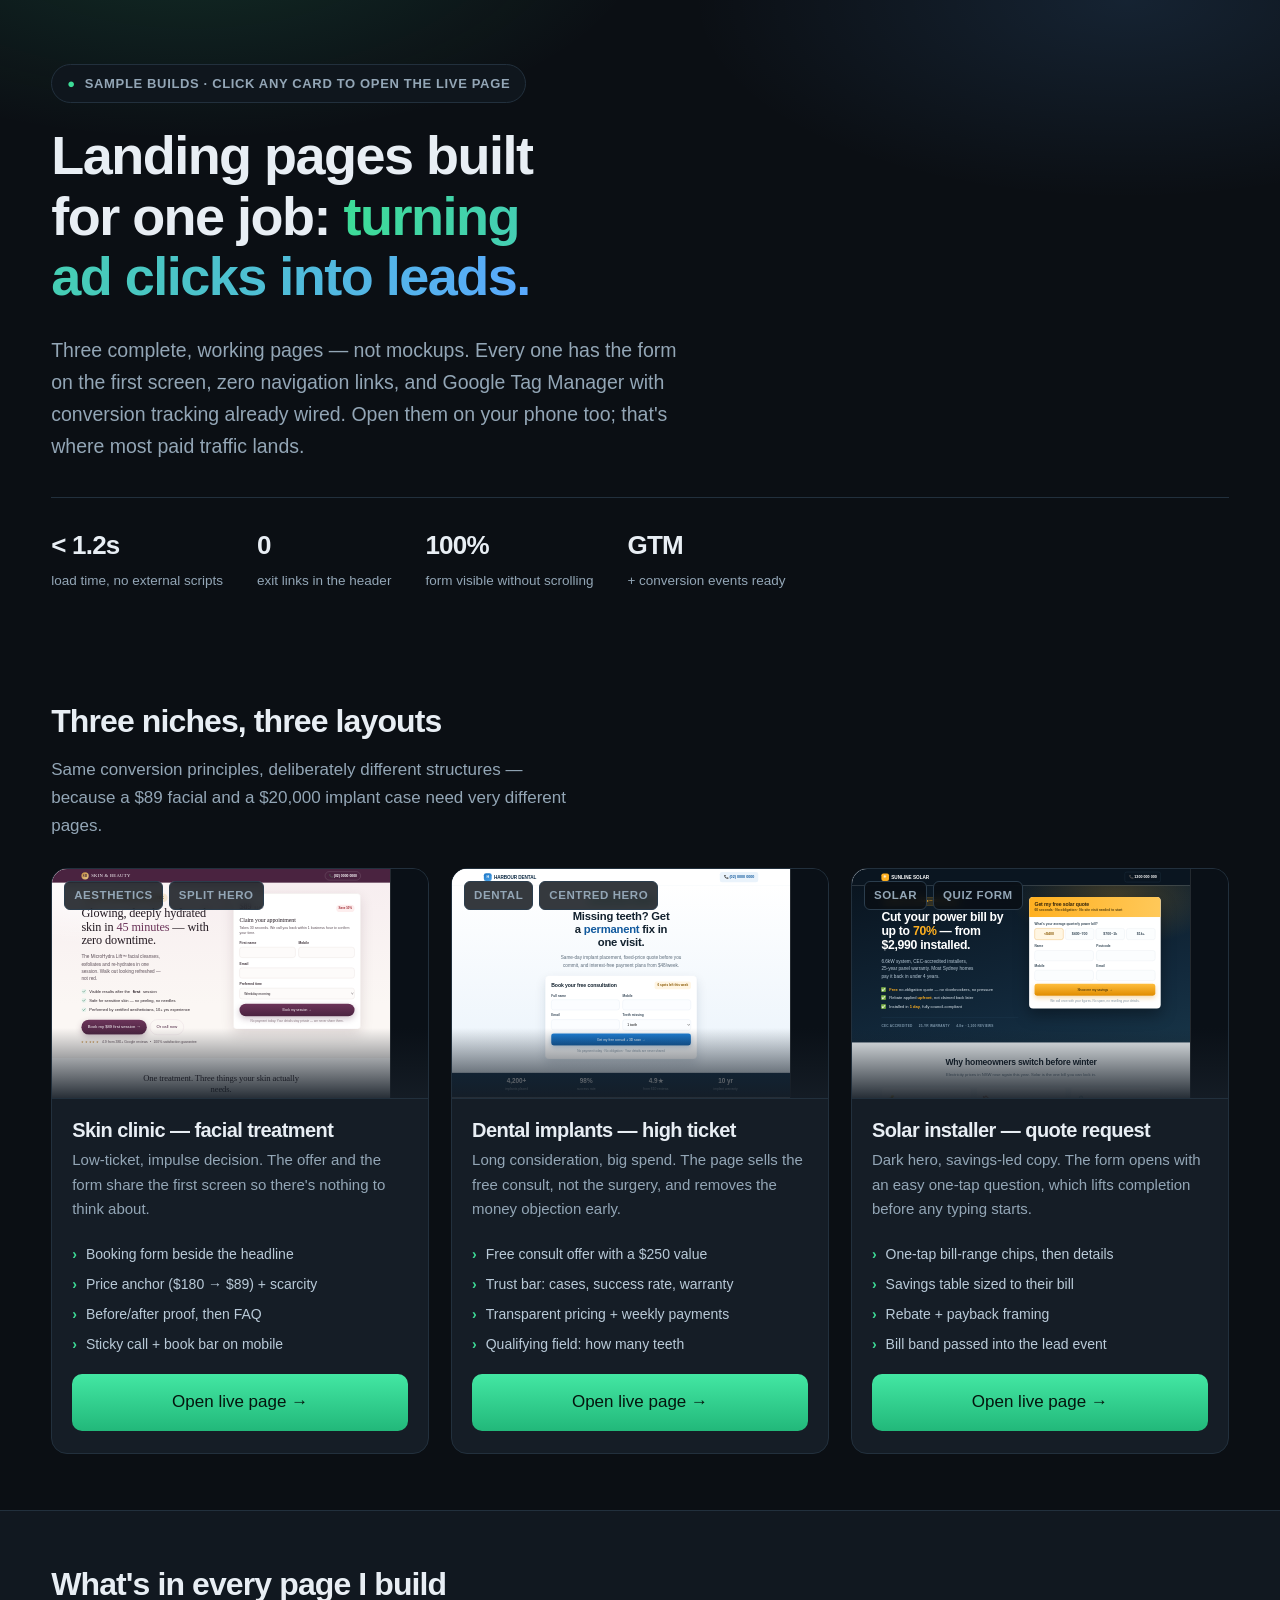
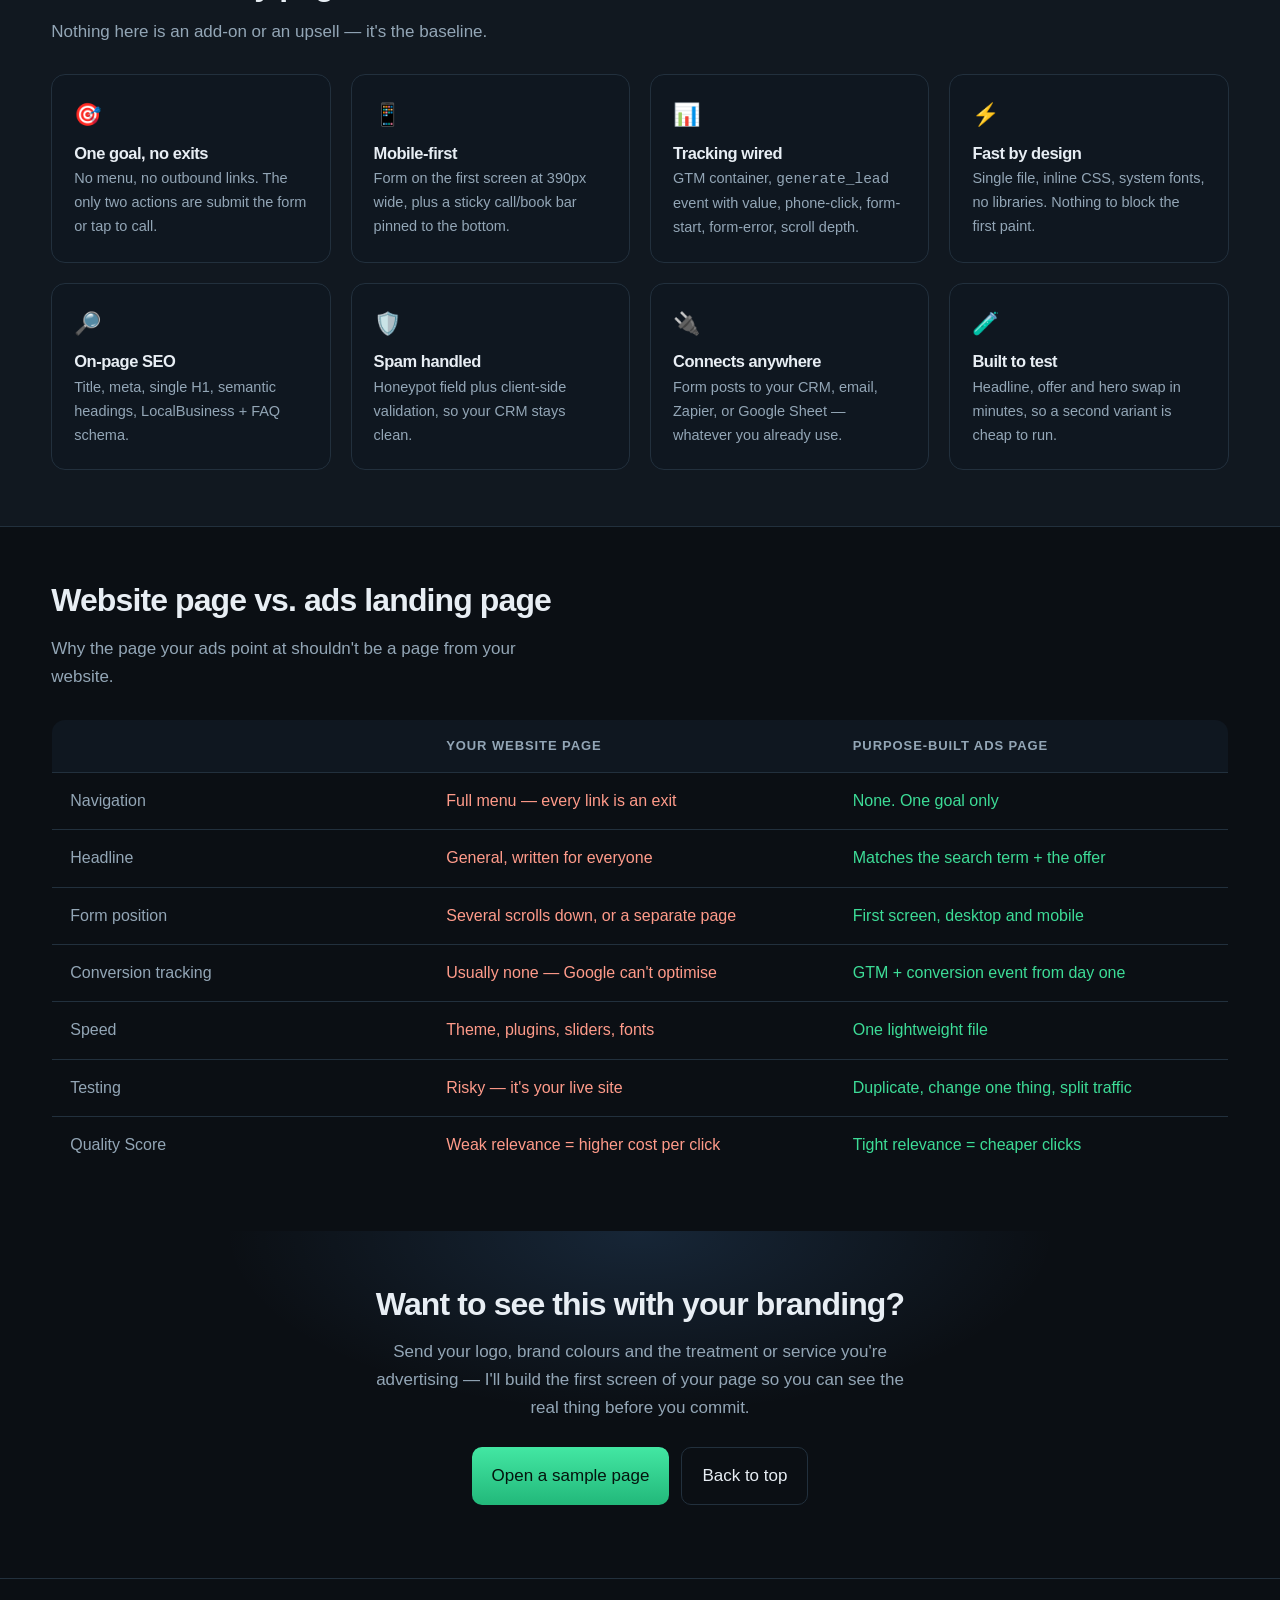
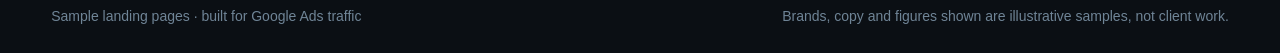
==== index.html @ 18f65983 "Add Google Ads landing page samples (aesthetics, dental, solar) + index" ====
<!doctype html>
<html lang="en">
<head>
<meta charset="utf-8">
<meta name="viewport" content="width=device-width,initial-scale=1">
<title>Google Ads Landing Pages — Sample Builds</title>
<meta name="description" content="Three live landing pages built for paid traffic: aesthetics clinic, dental implants, and solar. Form above the fold, no navigation, conversion tracking wired.">
<meta name="robots" content="noindex,nofollow">
<style>
:root{
 --bg:#0b0f14; --bg2:#111820; --card:#151d26; --line:#22303d;
 --txt:#e8eef4; --dim:#93a6b6; --acc:#3ddc97; --acc2:#5aa9ff; --amber:#ffb020;
 --r:16px;
}
*{box-sizing:border-box}
body{margin:0;background:var(--bg);color:var(--txt);
 font:400 17px/1.65 -apple-system,BlinkMacSystemFont,"Segoe UI",Roboto,Helvetica,Arial,sans-serif}
h1,h2,h3{font-weight:750;letter-spacing:-.028em;line-height:1.12;margin:0 0 .5em}
h1{font-size:clamp(32px,5.4vw,54px)}
h2{font-size:clamp(24px,3.2vw,32px)}
p{margin:0 0 1em}
a{color:inherit}
.wrap{width:min(1180px,92vw);margin:0 auto}

/* header */
header{position:relative;overflow:hidden;padding:64px 0 54px;
 background:radial-gradient(760px 340px at 15% -10%,rgba(61,220,151,.14),transparent 60%),
            radial-gradient(700px 320px at 88% 0%,rgba(90,169,255,.13),transparent 62%)}
.tag{display:inline-flex;align-items:center;gap:9px;border:1px solid var(--line);background:#0f161d;
 color:var(--dim);font-size:13px;font-weight:600;letter-spacing:.05em;text-transform:uppercase;
 padding:8px 15px;border-radius:99px;margin-bottom:22px}
.tag b{color:var(--acc);font-weight:700}
header h1{max-width:17ch}
header h1 em{font-style:normal;background:linear-gradient(96deg,var(--acc),var(--acc2));
 -webkit-background-clip:text;background-clip:text;color:transparent}
header .lede{color:var(--dim);font-size:19.5px;max-width:60ch}
.metrics{display:flex;flex-wrap:wrap;gap:34px;margin-top:34px;padding-top:26px;border-top:1px solid var(--line)}
.metrics div b{display:block;font-size:26px;letter-spacing:-.03em}
.metrics div span{font-size:13.5px;color:var(--dim)}

/* sample cards */
section{padding:56px 0}
.sec-head{display:flex;justify-content:space-between;align-items:flex-end;gap:20px;margin-bottom:28px;flex-wrap:wrap}
.sec-head p{color:var(--dim);margin:0;max-width:56ch}
.cards{display:grid;grid-template-columns:repeat(3,1fr);gap:22px}
.samp{background:var(--card);border:1px solid var(--line);border-radius:var(--r);overflow:hidden;
 display:flex;flex-direction:column;transition:.2s}
.samp:hover{transform:translateY(-4px);border-color:#2f4356;box-shadow:0 22px 50px rgba(0,0,0,.45)}
.shot{position:relative;height:230px;background:#0a1017;border-bottom:1px solid var(--line);overflow:hidden}
.shot iframe{width:1380px;height:1560px;border:0;transform:scale(.245);transform-origin:0 0;
 pointer-events:none;background:#fff}
.shot:after{content:"";position:absolute;inset:auto 0 0 0;height:70px;
 background:linear-gradient(180deg,transparent,rgba(21,29,38,.92))}
.chipline{position:absolute;z-index:2;left:12px;top:12px;display:flex;gap:6px}
.chipline span{background:rgba(9,14,20,.82);border:1px solid #2b3d4d;color:var(--dim);
 font-size:11.5px;font-weight:700;letter-spacing:.05em;padding:4px 9px;border-radius:6px;backdrop-filter:blur(4px)}
.samp .body{padding:20px 20px 22px;display:flex;flex-direction:column;flex:1}
.samp h3{font-size:20px;margin-bottom:6px}
.samp .body>p{color:var(--dim);font-size:15px;flex:1}
.feat{list-style:none;padding:0;margin:6px 0 18px;display:grid;gap:7px}
.feat li{font-size:14px;color:#b9cad8;display:flex;gap:9px}
.feat li:before{content:"›";color:var(--acc);font-weight:800}
.btn{display:inline-flex;align-items:center;justify-content:center;gap:8px;text-decoration:none;
 font:700 15.5px/1 inherit;padding:14px 20px;border-radius:10px;transition:.16s;border:0;cursor:pointer}
.b1{background:linear-gradient(180deg,#43e7a3,#22b87a);color:#04150d}
.b1:hover{filter:brightness(1.08)}
.b2{background:transparent;border:1px solid var(--line);color:var(--txt)}
.b2:hover{border-color:#3c556b;background:#111a23}

/* included */
.band{background:var(--bg2);border-block:1px solid var(--line)}
.g4{display:grid;grid-template-columns:repeat(4,1fr);gap:20px}
.inc{background:#0f1720;border:1px solid var(--line);border-radius:14px;padding:22px}
.inc i{font-style:normal;font-size:22px;display:block;margin-bottom:10px}
.inc h3{font-size:16.5px;margin-bottom:5px}
.inc p{font-size:14.5px;color:var(--dim);margin:0}

/* compare */
.cmp{width:100%;border-collapse:collapse;border:1px solid var(--line);border-radius:14px;overflow:hidden;font-size:16px}
.cmp th,.cmp td{padding:15px 18px;text-align:left;border-bottom:1px solid var(--line);vertical-align:top}
.cmp th{background:#0f1720;font-size:13px;letter-spacing:.07em;text-transform:uppercase;color:var(--dim)}
.cmp td:first-child{color:var(--dim);width:32%}
.cmp td.no{color:#ff9b8a}
.cmp td.yes{color:var(--acc)}
.cmp tr:last-child td{border-bottom:0}

/* cta */
.end{text-align:center;background:
 radial-gradient(640px 280px at 50% 0%,rgba(90,169,255,.15),transparent 65%)}
.end p{color:var(--dim);max-width:56ch;margin-inline:auto}
footer{border-top:1px solid var(--line);padding:26px 0;color:#6f8496;font-size:14px}
footer .wrap{display:flex;justify-content:space-between;gap:14px;flex-wrap:wrap}

@media(max-width:980px){.cards,.g4{grid-template-columns:1fr 1fr}}
@media(max-width:680px){
 .cards,.g4{grid-template-columns:1fr}
 section{padding:44px 0}
 .metrics{gap:22px}
 .cmp td:first-child{width:40%}
}
</style>
</head>
<body>

<header>
  <div class="wrap">
    <span class="tag"><b>●</b> Sample builds · click any card to open the live page</span>
    <h1>Landing pages built for one job: <em>turning ad clicks into leads.</em></h1>
    <p class="lede">Three complete, working pages — not mockups. Every one has the form on the first screen, zero navigation links, and Google Tag Manager with conversion tracking already wired. Open them on your phone too; that's where most paid traffic lands.</p>
    <div class="metrics">
      <div><b>&lt; 1.2s</b><span>load time, no external scripts</span></div>
      <div><b>0</b><span>exit links in the header</span></div>
      <div><b>100%</b><span>form visible without scrolling</span></div>
      <div><b>GTM</b><span>+ conversion events ready</span></div>
    </div>
  </div>
</header>

<section>
  <div class="wrap">
    <div class="sec-head">
      <div>
        <h2>Three niches, three layouts</h2>
        <p>Same conversion principles, deliberately different structures — because a $89 facial and a $20,000 implant case need very different pages.</p>
      </div>
    </div>

    <div class="cards">

      <article class="samp">
        <div class="shot">
          <div class="chipline"><span>AESTHETICS</span><span>SPLIT HERO</span></div>
          <iframe src="samples/aesthetics.html" loading="lazy" title="Aesthetics clinic landing page preview" scrolling="no" tabindex="-1"></iframe>
        </div>
        <div class="body">
          <h3>Skin clinic — facial treatment</h3>
          <p>Low-ticket, impulse decision. The offer and the form share the first screen so there's nothing to think about.</p>
          <ul class="feat">
            <li>Booking form beside the headline</li>
            <li>Price anchor ($180 → $89) + scarcity</li>
            <li>Before/after proof, then FAQ</li>
            <li>Sticky call + book bar on mobile</li>
          </ul>
          <a class="btn b1" href="samples/aesthetics.html">Open live page →</a>
        </div>
      </article>

      <article class="samp">
        <div class="shot">
          <div class="chipline"><span>DENTAL</span><span>CENTRED HERO</span></div>
          <iframe src="samples/dental.html" loading="lazy" title="Dental implants landing page preview" scrolling="no" tabindex="-1"></iframe>
        </div>
        <div class="body">
          <h3>Dental implants — high ticket</h3>
          <p>Long consideration, big spend. The page sells the free consult, not the surgery, and removes the money objection early.</p>
          <ul class="feat">
            <li>Free consult offer with a $250 value</li>
            <li>Trust bar: cases, success rate, warranty</li>
            <li>Transparent pricing + weekly payments</li>
            <li>Qualifying field: how many teeth</li>
          </ul>
          <a class="btn b1" href="samples/dental.html">Open live page →</a>
        </div>
      </article>

      <article class="samp">
        <div class="shot">
          <div class="chipline"><span>SOLAR</span><span>QUIZ FORM</span></div>
          <iframe src="samples/solar.html" loading="lazy" title="Solar landing page preview" scrolling="no" tabindex="-1"></iframe>
        </div>
        <div class="body">
          <h3>Solar installer — quote request</h3>
          <p>Dark hero, savings-led copy. The form opens with an easy one-tap question, which lifts completion before any typing starts.</p>
          <ul class="feat">
            <li>One-tap bill-range chips, then details</li>
            <li>Savings table sized to their bill</li>
            <li>Rebate + payback framing</li>
            <li>Bill band passed into the lead event</li>
          </ul>
          <a class="btn b1" href="samples/solar.html">Open live page →</a>
        </div>
      </article>

    </div>
  </div>
</section>

<section class="band">
  <div class="wrap">
    <div class="sec-head"><div><h2>What's in every page I build</h2>
      <p>Nothing here is an add-on or an upsell — it's the baseline.</p></div></div>
    <div class="g4">
      <div class="inc"><i>🎯</i><h3>One goal, no exits</h3><p>No menu, no outbound links. The only two actions are submit the form or tap to call.</p></div>
      <div class="inc"><i>📱</i><h3>Mobile-first</h3><p>Form on the first screen at 390px wide, plus a sticky call/book bar pinned to the bottom.</p></div>
      <div class="inc"><i>📊</i><h3>Tracking wired</h3><p>GTM container, <code>generate_lead</code> event with value, phone-click, form-start, form-error, scroll depth.</p></div>
      <div class="inc"><i>⚡</i><h3>Fast by design</h3><p>Single file, inline CSS, system fonts, no libraries. Nothing to block the first paint.</p></div>
      <div class="inc"><i>🔎</i><h3>On-page SEO</h3><p>Title, meta, single H1, semantic headings, LocalBusiness + FAQ schema.</p></div>
      <div class="inc"><i>🛡️</i><h3>Spam handled</h3><p>Honeypot field plus client-side validation, so your CRM stays clean.</p></div>
      <div class="inc"><i>🔌</i><h3>Connects anywhere</h3><p>Form posts to your CRM, email, Zapier, or Google Sheet — whatever you already use.</p></div>
      <div class="inc"><i>🧪</i><h3>Built to test</h3><p>Headline, offer and hero swap in minutes, so a second variant is cheap to run.</p></div>
    </div>
  </div>
</section>

<section>
  <div class="wrap">
    <div class="sec-head"><div><h2>Website page vs. ads landing page</h2>
      <p>Why the page your ads point at shouldn't be a page from your website.</p></div></div>
    <table class="cmp">
      <tr><th></th><th>Your website page</th><th>Purpose-built ads page</th></tr>
      <tr><td>Navigation</td><td class="no">Full menu — every link is an exit</td><td class="yes">None. One goal only</td></tr>
      <tr><td>Headline</td><td class="no">General, written for everyone</td><td class="yes">Matches the search term + the offer</td></tr>
      <tr><td>Form position</td><td class="no">Several scrolls down, or a separate page</td><td class="yes">First screen, desktop and mobile</td></tr>
      <tr><td>Conversion tracking</td><td class="no">Usually none — Google can't optimise</td><td class="yes">GTM + conversion event from day one</td></tr>
      <tr><td>Speed</td><td class="no">Theme, plugins, sliders, fonts</td><td class="yes">One lightweight file</td></tr>
      <tr><td>Testing</td><td class="no">Risky — it's your live site</td><td class="yes">Duplicate, change one thing, split traffic</td></tr>
      <tr><td>Quality Score</td><td class="no">Weak relevance = higher cost per click</td><td class="yes">Tight relevance = cheaper clicks</td></tr>
    </table>
  </div>
</section>

<section class="end">
  <div class="wrap">
    <h2>Want to see this with your branding?</h2>
    <p>Send your logo, brand colours and the treatment or service you're advertising — I'll build the first screen of your page so you can see the real thing before you commit.</p>
    <p style="margin-top:24px;display:flex;gap:12px;justify-content:center;flex-wrap:wrap">
      <a class="btn b1" href="samples/aesthetics.html">Open a sample page</a>
      <a class="btn b2" href="#top">Back to top</a>
    </p>
  </div>
</section>

<footer><div class="wrap">
  <span>Sample landing pages · built for Google Ads traffic</span>
  <span>Brands, copy and figures shown are illustrative samples, not client work.</span>
</div></footer>

</body>
</html>
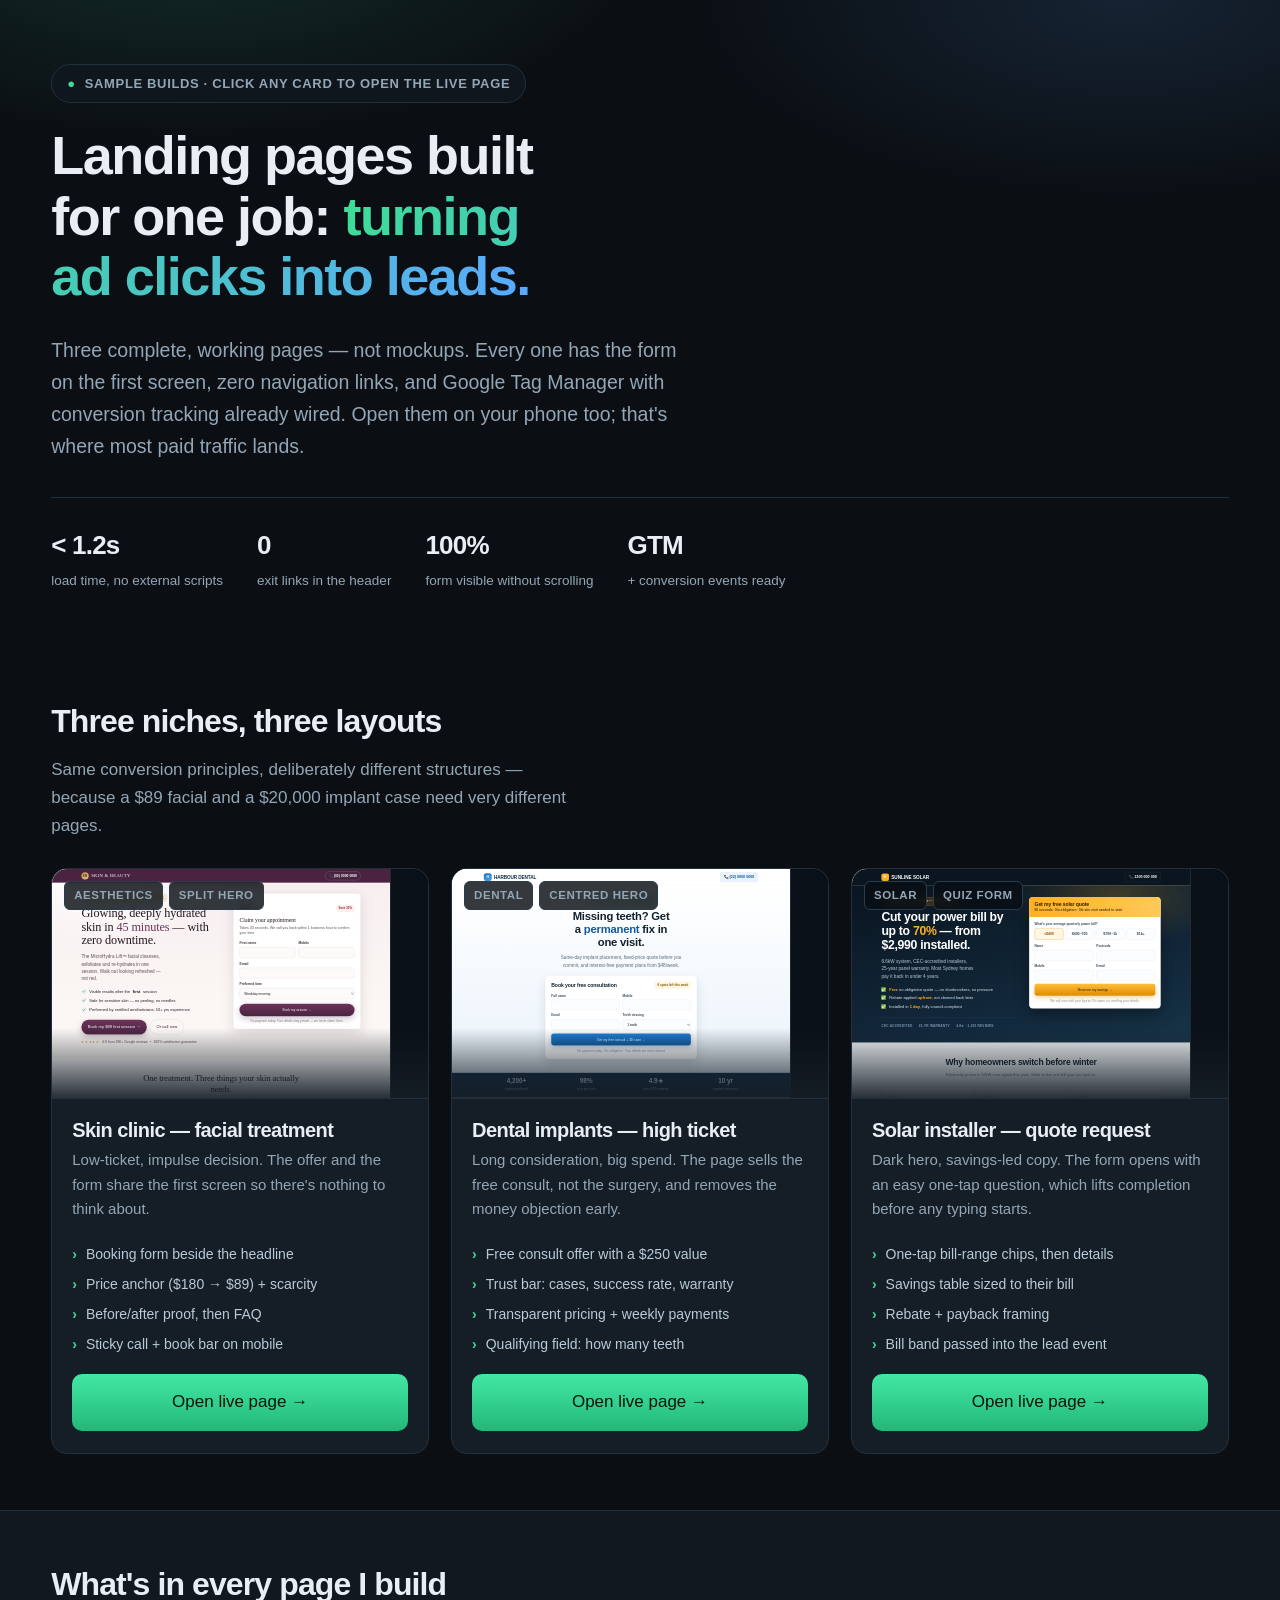
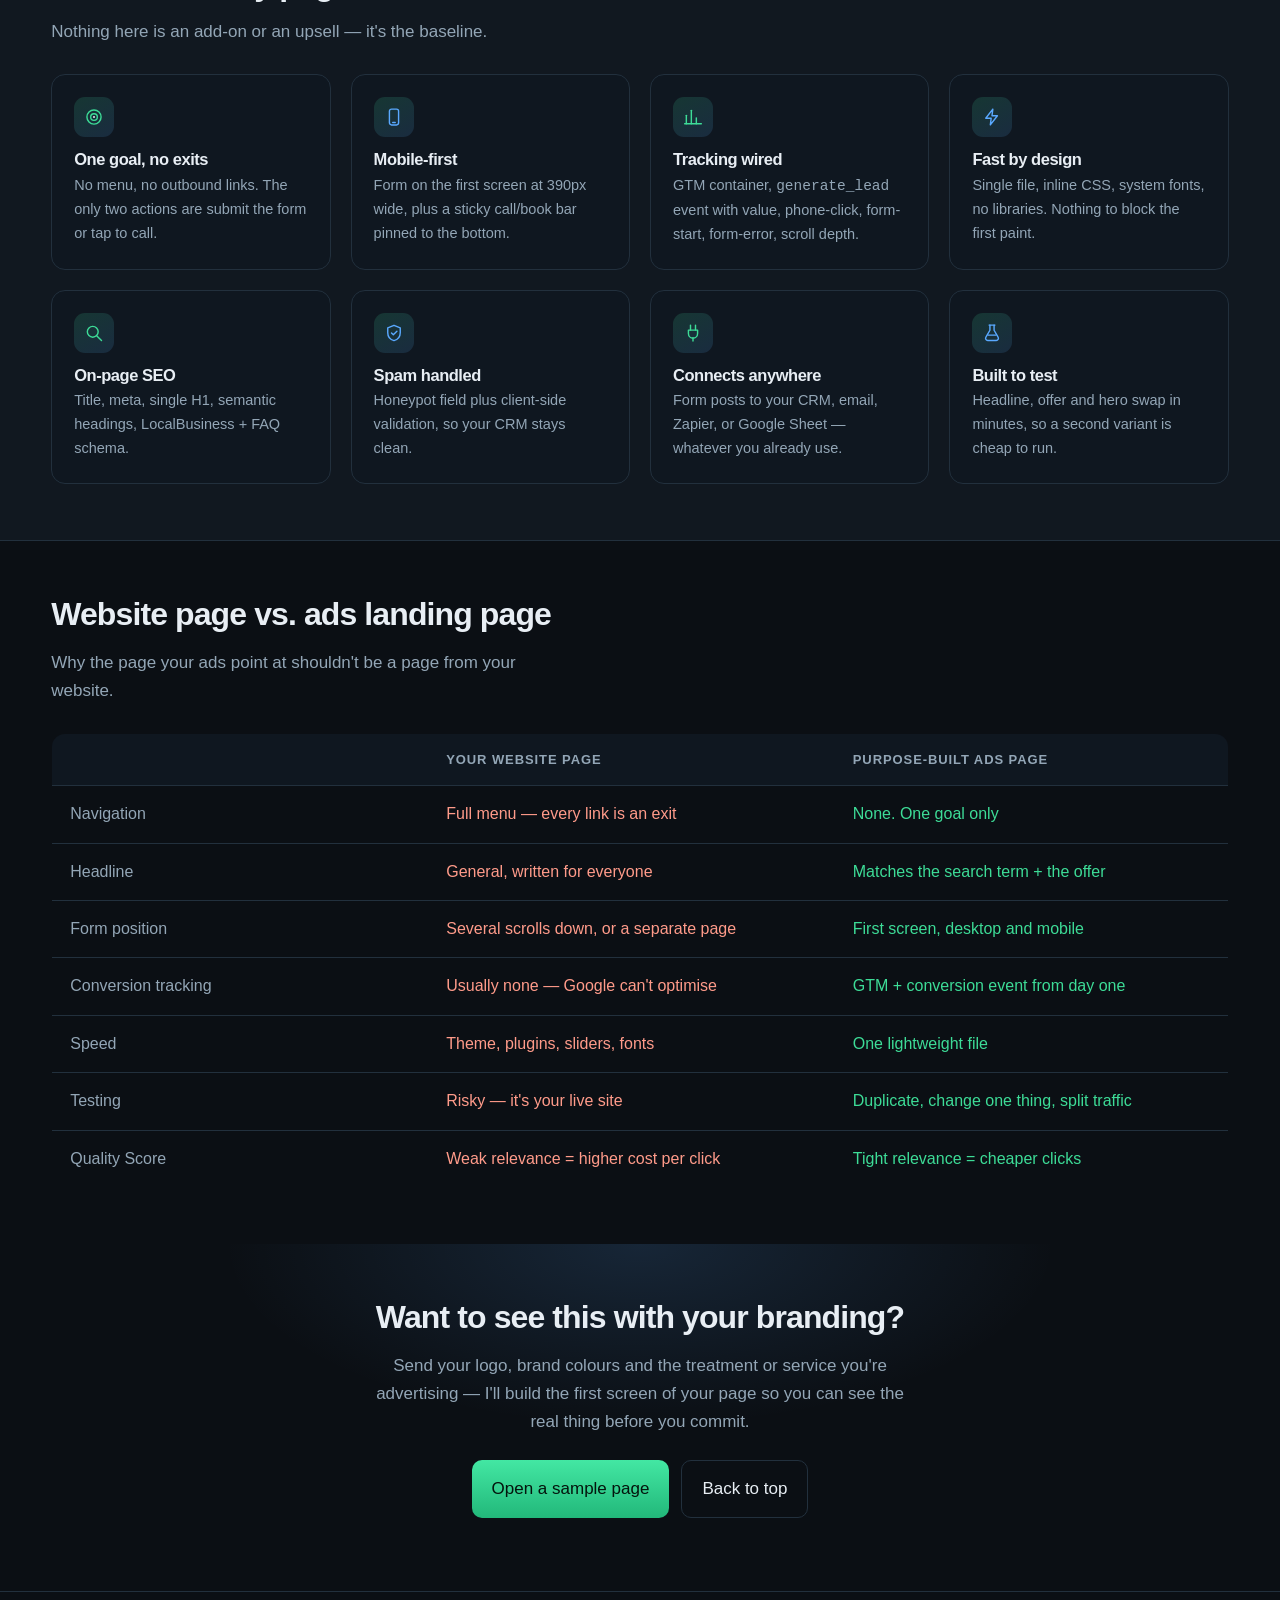
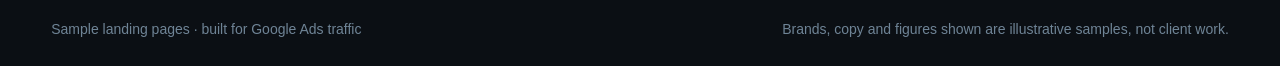
==== commit a837e7ce: "Replace placeholder image blocks with custom vector artwork; SVG icons, testimonial avatars, favicon" ====
--- a/index.html
+++ b/index.html
@@ -6,6 +6,7 @@
 <title>Google Ads Landing Pages — Sample Builds</title>
 <meta name="description" content="Three live landing pages built for paid traffic: aesthetics clinic, dental implants, and solar. Form above the fold, no navigation, conversion tracking wired.">
 <meta name="robots" content="noindex,nofollow">
+<link rel="icon" href="data:image/svg+xml,%3Csvg xmlns='http://www.w3.org/2000/svg' viewBox='0 0 64 64'%3E%3Crect width='64' height='64' rx='14' fill='%230b0f14'/%3E%3Cpath d='M18 40l10-16 8 11 6-8 6 13z' fill='%233ddc97'/%3E%3Ccircle cx='44' cy='19' r='5' fill='%235aa9ff'/%3E%3C/svg%3E">
 <style>
 :root{
  --bg:#0b0f14; --bg2:#111820; --card:#151d26; --line:#22303d;
@@ -71,7 +72,10 @@
 .band{background:var(--bg2);border-block:1px solid var(--line)}
 .g4{display:grid;grid-template-columns:repeat(4,1fr);gap:20px}
 .inc{background:#0f1720;border:1px solid var(--line);border-radius:14px;padding:22px}
-.inc i{font-style:normal;font-size:22px;display:block;margin-bottom:10px}
+.inc i{display:grid;place-items:center;width:40px;height:40px;border-radius:11px;font-style:normal;
+ background:linear-gradient(150deg,rgba(61,220,151,.16),rgba(90,169,255,.14));margin-bottom:13px}
+.inc i svg{width:20px;height:20px;fill:none;stroke:var(--acc);stroke-width:1.7;stroke-linecap:round;stroke-linejoin:round}
+.inc:nth-child(even) i svg{stroke:var(--acc2)}
 .inc h3{font-size:16.5px;margin-bottom:5px}
 .inc p{font-size:14.5px;color:var(--dim);margin:0}
 
@@ -190,14 +194,14 @@
     <div class="sec-head"><div><h2>What's in every page I build</h2>
       <p>Nothing here is an add-on or an upsell — it's the baseline.</p></div></div>
     <div class="g4">
-      <div class="inc"><i>🎯</i><h3>One goal, no exits</h3><p>No menu, no outbound links. The only two actions are submit the form or tap to call.</p></div>
-      <div class="inc"><i>📱</i><h3>Mobile-first</h3><p>Form on the first screen at 390px wide, plus a sticky call/book bar pinned to the bottom.</p></div>
-      <div class="inc"><i>📊</i><h3>Tracking wired</h3><p>GTM container, <code>generate_lead</code> event with value, phone-click, form-start, form-error, scroll depth.</p></div>
-      <div class="inc"><i>⚡</i><h3>Fast by design</h3><p>Single file, inline CSS, system fonts, no libraries. Nothing to block the first paint.</p></div>
-      <div class="inc"><i>🔎</i><h3>On-page SEO</h3><p>Title, meta, single H1, semantic headings, LocalBusiness + FAQ schema.</p></div>
-      <div class="inc"><i>🛡️</i><h3>Spam handled</h3><p>Honeypot field plus client-side validation, so your CRM stays clean.</p></div>
-      <div class="inc"><i>🔌</i><h3>Connects anywhere</h3><p>Form posts to your CRM, email, Zapier, or Google Sheet — whatever you already use.</p></div>
-      <div class="inc"><i>🧪</i><h3>Built to test</h3><p>Headline, offer and hero swap in minutes, so a second variant is cheap to run.</p></div>
+      <div class="inc"><i><svg viewBox="0 0 24 24"><circle cx="12" cy="12" r="8.5"/><circle cx="12" cy="12" r="4"/><circle cx="12" cy="12" r="1.2" fill="currentColor" stroke="none"/></svg></i><h3>One goal, no exits</h3><p>No menu, no outbound links. The only two actions are submit the form or tap to call.</p></div>
+      <div class="inc"><i><svg viewBox="0 0 24 24"><rect x="6.5" y="2.5" width="11" height="19" rx="2.5"/><path d="M10.5 18.5h3"/></svg></i><h3>Mobile-first</h3><p>Form on the first screen at 390px wide, plus a sticky call/book bar pinned to the bottom.</p></div>
+      <div class="inc"><i><svg viewBox="0 0 24 24"><path d="M4 20V10"/><path d="M10 20V4"/><path d="M16 20v-7"/><path d="M22 20H2"/></svg></i><h3>Tracking wired</h3><p>GTM container, <code>generate_lead</code> event with value, phone-click, form-start, form-error, scroll depth.</p></div>
+      <div class="inc"><i><svg viewBox="0 0 24 24"><path d="M13 2.5L4.5 13.5H11l-1 8 8.5-11H12z"/></svg></i><h3>Fast by design</h3><p>Single file, inline CSS, system fonts, no libraries. Nothing to block the first paint.</p></div>
+      <div class="inc"><i><svg viewBox="0 0 24 24"><circle cx="10.5" cy="10.5" r="6.5"/><path d="M15.5 15.5L21 21"/></svg></i><h3>On-page SEO</h3><p>Title, meta, single H1, semantic headings, LocalBusiness + FAQ schema.</p></div>
+      <div class="inc"><i><svg viewBox="0 0 24 24"><path d="M12 2.8l7.5 3v6c0 4.6-3.1 8.3-7.5 9.4-4.4-1.1-7.5-4.8-7.5-9.4v-6z"/><path d="M9 12l2.2 2.2L15.5 10"/></svg></i><h3>Spam handled</h3><p>Honeypot field plus client-side validation, so your CRM stays clean.</p></div>
+      <div class="inc"><i><svg viewBox="0 0 24 24"><path d="M9 2.5v6"/><path d="M15 2.5v6"/><path d="M6.5 8.5h11v4a5.5 5.5 0 01-11 0z"/><path d="M12 18v3.5"/></svg></i><h3>Connects anywhere</h3><p>Form posts to your CRM, email, Zapier, or Google Sheet — whatever you already use.</p></div>
+      <div class="inc"><i><svg viewBox="0 0 24 24"><path d="M9.5 2.5v6.2L4.7 17a2.6 2.6 0 002.3 4h10a2.6 2.6 0 002.3-4l-4.8-8.3V2.5"/><path d="M8.5 2.5h7"/><path d="M7.2 14.5h9.6"/></svg></i><h3>Built to test</h3><p>Headline, offer and hero swap in minutes, so a second variant is cheap to run.</p></div>
     </div>
   </div>
 </section>
